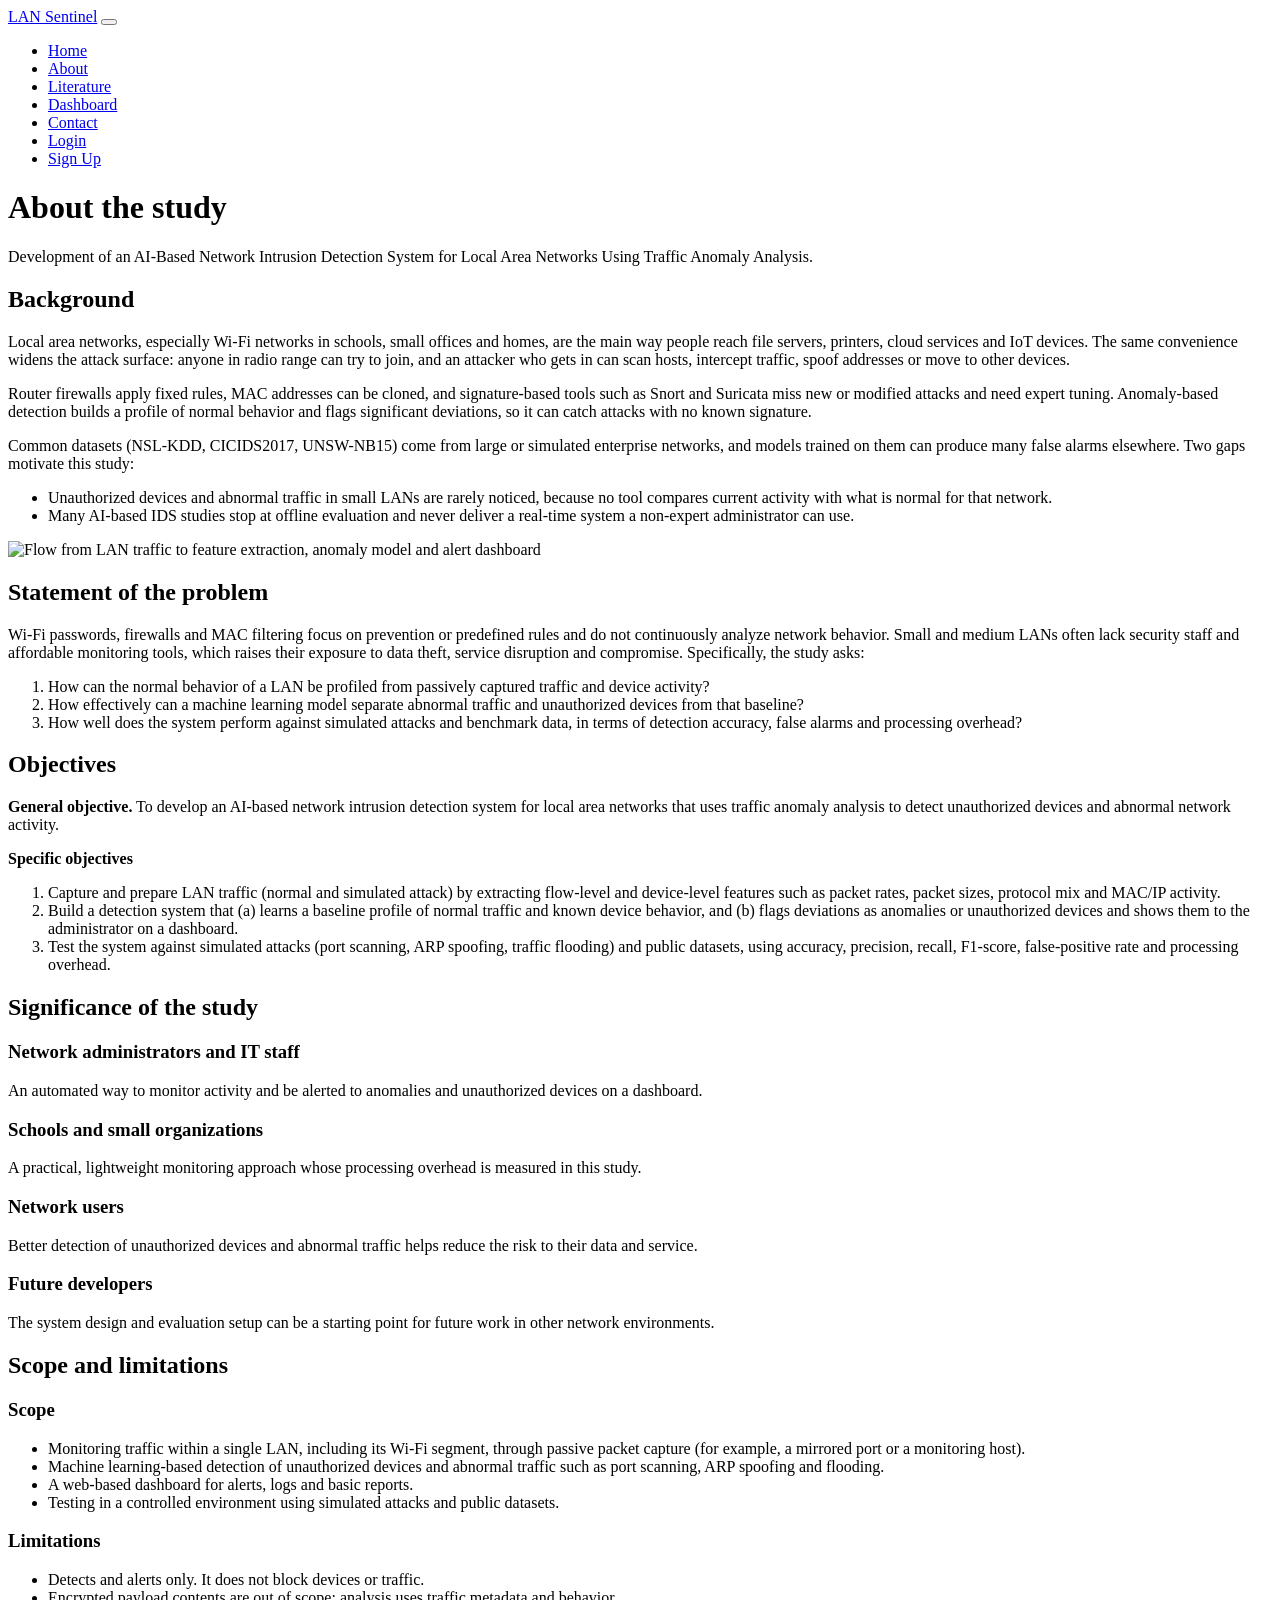
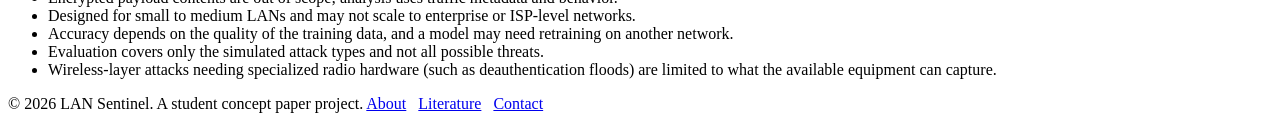
==== pages/about.html @ 2373ff51 "Add files via upload" ====
<!DOCTYPE html>
<html lang="en">
<head>
  <meta charset="UTF-8">
  <meta name="viewport" content="width=device-width, initial-scale=1">
  <title>LAN Sentinel | About</title>
  <link rel="icon" type="image/svg+xml" href="../assets/images/favicon.svg">
  <link href="../assets/css/bootstrap.min.css" rel="stylesheet">
  <link href="../assets/css/bootstrap-icons.min.css" rel="stylesheet">
  <link href="../assets/css/style.css" rel="stylesheet">
  <link href="../assets/css/project.css" rel="stylesheet">
</head>
<body>
  <nav class="navbar navbar-expand-lg bg-white shadow-sm sticky-top">
    <div class="container">
      <a class="navbar-brand fw-bold" href="../index.html"><i class="bi bi-shield-check text-brand"></i> LAN Sentinel</a>
      <button class="navbar-toggler" type="button" data-bs-toggle="collapse" data-bs-target="#mainNav" aria-controls="mainNav" aria-expanded="false" aria-label="Toggle navigation"><span class="navbar-toggler-icon"></span></button>
      <div class="collapse navbar-collapse" id="mainNav">
        <ul class="navbar-nav ms-auto align-items-lg-center gap-lg-2"><li class="nav-item"><a class="nav-link" href="../index.html">Home</a></li><li class="nav-item"><a class="nav-link active" href="about.html">About</a></li><li class="nav-item"><a class="nav-link" href="literature.html">Literature</a></li><li class="nav-item"><a class="nav-link" href="dashboard.html">Dashboard</a></li><li class="nav-item"><a class="nav-link" href="contact.html">Contact</a></li>
          <li class="nav-item"><a class="btn btn-outline-secondary btn-sm" href="../pages/login.html">Login</a></li>
          <li class="nav-item"><a class="btn btn-brand btn-sm" href="../pages/signup.html">Sign Up</a></li>
        </ul>
      </div>
    </div>
  </nav>
<header class="py-5 bg-white border-bottom"><div class="container"><h1 class="fw-bold">About the study</h1><p class="lead text-muted mb-0 lead-narrow">Development of an AI-Based Network Intrusion Detection System for Local Area Networks Using Traffic Anomaly Analysis.</p></div></header><section class="py-5 "><div class="container"><h2 class="fw-bold mb-4">Background</h2><div class="row g-4"><div class="col-lg-6"><p>Local area networks, especially Wi-Fi networks in schools, small offices and homes, are the main way people reach file servers, printers, cloud services and IoT devices. The same convenience widens the attack surface: anyone in radio range can try to join, and an attacker who gets in can scan hosts, intercept traffic, spoof addresses or move to other devices.</p>
<p>Router firewalls apply fixed rules, MAC addresses can be cloned, and signature-based tools such as Snort and Suricata miss new or modified attacks and need expert tuning. Anomaly-based detection builds a profile of normal behavior and flags significant deviations, so it can catch attacks with no known signature.</p></div>
<div class="col-lg-6"><p>Common datasets (NSL-KDD, CICIDS2017, UNSW-NB15) come from large or simulated enterprise networks, and models trained on them can produce many false alarms elsewhere. Two gaps motivate this study:</p>
<ul><li>Unauthorized devices and abnormal traffic in small LANs are rarely noticed, because no tool compares current activity with what is normal for that network.</li>
<li>Many AI-based IDS studies stop at offline evaluation and never deliver a real-time system a non-expert administrator can use.</li></ul></div></div>
<img src="../assets/images/system-flow.svg" class="img-fluid mt-4" alt="Flow from LAN traffic to feature extraction, anomaly model and alert dashboard"></div></section><section class="py-5 bg-white"><div class="container"><h2 class="fw-bold mb-4">Statement of the problem</h2><p class="lead-narrow">Wi-Fi passwords, firewalls and MAC filtering focus on prevention or predefined rules and do not continuously analyze network behavior. Small and medium LANs often lack security staff and affordable monitoring tools, which raises their exposure to data theft, service disruption and compromise. Specifically, the study asks:</p>
<ol class="lead-narrow"><li>How can the normal behavior of a LAN be profiled from passively captured traffic and device activity?</li><li>How effectively can a machine learning model separate abnormal traffic and unauthorized devices from that baseline?</li><li>How well does the system perform against simulated attacks and benchmark data, in terms of detection accuracy, false alarms and processing overhead?</li></ol></div></section><section class="py-5 "><div class="container"><h2 class="fw-bold mb-4">Objectives</h2><p class="lead-narrow"><strong>General objective.</strong> To develop an AI-based network intrusion detection system for local area networks that uses traffic anomaly analysis to detect unauthorized devices and abnormal network activity.</p>
<p class="mb-1"><strong>Specific objectives</strong></p><ol class="lead-narrow"><li>Capture and prepare LAN traffic (normal and simulated attack) by extracting flow-level and device-level features such as packet rates, packet sizes, protocol mix and MAC/IP activity.</li>
<li>Build a detection system that (a) learns a baseline profile of normal traffic and known device behavior, and (b) flags deviations as anomalies or unauthorized devices and shows them to the administrator on a dashboard.</li>
<li>Test the system against simulated attacks (port scanning, ARP spoofing, traffic flooding) and public datasets, using accuracy, precision, recall, F1-score, false-positive rate and processing overhead.</li></ol></div></section><section class="py-5 bg-white"><div class="container"><h2 class="fw-bold mb-4">Significance of the study</h2><div class="row g-4"><div class="col-md-6"><div class="panel h-100"><h3 class="h5"><i class="bi bi-people text-brand me-2"></i>Network administrators and IT staff</h3><p class="mb-0">An automated way to monitor activity and be alerted to anomalies and unauthorized devices on a dashboard.</p></div></div><div class="col-md-6"><div class="panel h-100"><h3 class="h5"><i class="bi bi-building text-brand me-2"></i>Schools and small organizations</h3><p class="mb-0">A practical, lightweight monitoring approach whose processing overhead is measured in this study.</p></div></div><div class="col-md-6"><div class="panel h-100"><h3 class="h5"><i class="bi bi-wifi text-brand me-2"></i>Network users</h3><p class="mb-0">Better detection of unauthorized devices and abnormal traffic helps reduce the risk to their data and service.</p></div></div><div class="col-md-6"><div class="panel h-100"><h3 class="h5"><i class="bi bi-code-slash text-brand me-2"></i>Future developers</h3><p class="mb-0">The system design and evaluation setup can be a starting point for future work in other network environments.</p></div></div></div></div></section><section class="py-5 "><div class="container"><h2 class="fw-bold mb-4">Scope and limitations</h2><div class="row g-4"><div class="col-md-6"><h3 class="h5">Scope</h3><ul><li>Monitoring traffic within a single LAN, including its Wi-Fi segment, through passive packet capture (for example, a mirrored port or a monitoring host).</li><li>Machine learning-based detection of unauthorized devices and abnormal traffic such as port scanning, ARP spoofing and flooding.</li><li>A web-based dashboard for alerts, logs and basic reports.</li><li>Testing in a controlled environment using simulated attacks and public datasets.</li></ul></div><div class="col-md-6"><h3 class="h5">Limitations</h3><ul><li>Detects and alerts only. It does not block devices or traffic.</li><li>Encrypted payload contents are out of scope; analysis uses traffic metadata and behavior.</li><li>Designed for small to medium LANs and may not scale to enterprise or ISP-level networks.</li><li>Accuracy depends on the quality of the training data, and a model may need retraining on another network.</li><li>Evaluation covers only the simulated attack types and not all possible threats.</li><li>Wireless-layer attacks needing specialized radio hardware (such as deauthentication floods) are limited to what the available equipment can capture.</li></ul></div></div></div></section>
  <footer class="bg-dark text-light py-4 mt-5">
    <div class="container d-flex flex-column flex-md-row justify-content-between align-items-center gap-2">
      <span>&copy; 2026 LAN Sentinel. A student concept paper project.</span>
      <span class="small"><a class="text-light" href="../pages/about.html">About</a> &nbsp; <a class="text-light" href="../pages/literature.html">Literature</a> &nbsp; <a class="text-light" href="../pages/contact.html">Contact</a></span>
    </div>
  </footer>
  <script src="../assets/js/bootstrap.bundle.min.js"></script>
</body>
</html>
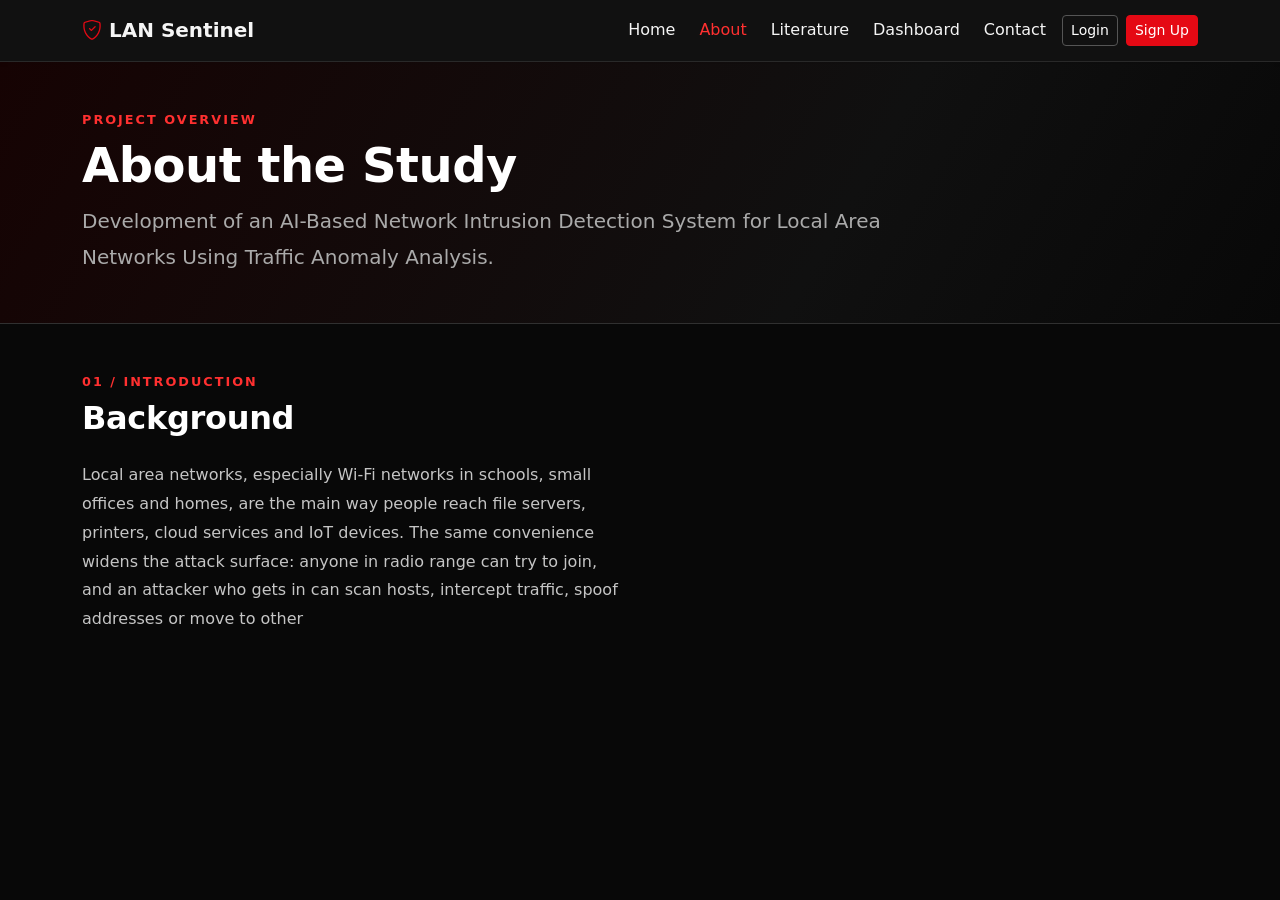
==== commit 55b01a9c: "Update about.html" ====
--- a/pages/about.html
+++ b/pages/about.html
@@ -4,41 +4,192 @@
   <meta charset="UTF-8">
   <meta name="viewport" content="width=device-width, initial-scale=1">
   <title>LAN Sentinel | About</title>
+
   <link rel="icon" type="image/svg+xml" href="../assets/images/favicon.svg">
   <link href="../assets/css/bootstrap.min.css" rel="stylesheet">
   <link href="../assets/css/bootstrap-icons.min.css" rel="stylesheet">
   <link href="../assets/css/style.css" rel="stylesheet">
   <link href="../assets/css/project.css" rel="stylesheet">
+
+  <style>
+    body {
+      background: #080808;
+      color: #e5e5e5;
+    }
+
+    .navbar {
+      background: #111 !important;
+      border-bottom: 1px solid #292929;
+    }
+
+    .navbar-brand,
+    .navbar .nav-link {
+      color: #f5f5f5 !important;
+    }
+
+    .navbar .nav-link:hover,
+    .navbar .nav-link.active {
+      color: #ff3030 !important;
+    }
+
+    .navbar-toggler {
+      border-color: #444;
+    }
+
+    .navbar-toggler-icon {
+      filter: invert(1);
+    }
+
+    .page-header {
+      background: linear-gradient(120deg, #160303, #101010 65%, #080808);
+      border-bottom: 1px solid #303030;
+    }
+
+    .page-header h1 {
+      color: #fff;
+    }
+
+    .page-header p {
+      color: #aaa !important;
+    }
+
+    section {
+      background: #080808;
+    }
+
+    section.bg-white {
+      background: #101010 !important;
+    }
+
+    h2, h3, h4, h5 {
+      color: #fff;
+    }
+
+    p, li {
+      color: #c5c5c5;
+      line-height: 1.8;
+    }
+
+    strong {
+      color: #fff;
+    }
+
+    .panel {
+      background: #151515;
+      border: 1px solid #303030;
+      border-left: 3px solid #e50914;
+      border-radius: 10px;
+      padding: 24px;
+    }
+
+    .panel h3 i {
+      color: #e50914 !important;
+    }
+
+    .study-image {
+      background: #111;
+      border: 1px solid #303030;
+      border-radius: 12px;
+      padding: 15px;
+    }
+
+    .accent {
+      color: #ff3030;
+    }
+
+    .section-label {
+      color: #ff3030;
+      font-size: .8rem;
+      font-weight: 700;
+      letter-spacing: 2px;
+      text-transform: uppercase;
+      margin-bottom: 8px;
+    }
+
+    .footer {
+      background: #111 !important;
+      border-top: 1px solid #303030;
+    }
+
+    .footer a {
+      color: #ccc !important;
+      text-decoration: none;
+    }
+
+    .footer a:hover {
+      color: #ff3030 !important;
+    }
+
+    @media (max-width: 768px) {
+      .page-header {
+        padding: 40px 0 !important;
+      }
+
+      section {
+        padding: 40px 0 !important;
+      }
+    }
+  </style>
 </head>
+
 <body>
-  <nav class="navbar navbar-expand-lg bg-white shadow-sm sticky-top">
+
+  <!-- Navigation -->
+  <nav class="navbar navbar-expand-lg shadow-sm sticky-top">
     <div class="container">
-      <a class="navbar-brand fw-bold" href="../index.html"><i class="bi bi-shield-check text-brand"></i> LAN Sentinel</a>
-      <button class="navbar-toggler" type="button" data-bs-toggle="collapse" data-bs-target="#mainNav" aria-controls="mainNav" aria-expanded="false" aria-label="Toggle navigation"><span class="navbar-toggler-icon"></span></button>
+      <a class="navbar-brand fw-bold" href="../index.html">
+        <i class="bi bi-shield-check accent"></i> LAN Sentinel
+      </a>
+
+      <button class="navbar-toggler" type="button"
+        data-bs-toggle="collapse" data-bs-target="#mainNav"
+        aria-controls="mainNav" aria-expanded="false"
+        aria-label="Toggle navigation">
+        <span class="navbar-toggler-icon"></span>
+      </button>
+
       <div class="collapse navbar-collapse" id="mainNav">
-        <ul class="navbar-nav ms-auto align-items-lg-center gap-lg-2"><li class="nav-item"><a class="nav-link" href="../index.html">Home</a></li><li class="nav-item"><a class="nav-link active" href="about.html">About</a></li><li class="nav-item"><a class="nav-link" href="literature.html">Literature</a></li><li class="nav-item"><a class="nav-link" href="dashboard.html">Dashboard</a></li><li class="nav-item"><a class="nav-link" href="contact.html">Contact</a></li>
-          <li class="nav-item"><a class="btn btn-outline-secondary btn-sm" href="../pages/login.html">Login</a></li>
-          <li class="nav-item"><a class="btn btn-brand btn-sm" href="../pages/signup.html">Sign Up</a></li>
+        <ul class="navbar-nav ms-auto align-items-lg-center gap-lg-2">
+          <li class="nav-item"><a class="nav-link" href="../index.html">Home</a></li>
+          <li class="nav-item"><a class="nav-link active" href="about.html">About</a></li>
+          <li class="nav-item"><a class="nav-link" href="literature.html">Literature</a></li>
+          <li class="nav-item"><a class="nav-link" href="dashboard.html">Dashboard</a></li>
+          <li class="nav-item"><a class="nav-link" href="contact.html">Contact</a></li>
+          <li class="nav-item">
+            <a class="btn btn-outline-secondary btn-sm" href="login.html">Login</a>
+          </li>
+          <li class="nav-item">
+            <a class="btn btn-brand btn-sm" href="signup.html">Sign Up</a>
+          </li>
         </ul>
       </div>
     </div>
   </nav>
-<header class="py-5 bg-white border-bottom"><div class="container"><h1 class="fw-bold">About the study</h1><p class="lead text-muted mb-0 lead-narrow">Development of an AI-Based Network Intrusion Detection System for Local Area Networks Using Traffic Anomaly Analysis.</p></div></header><section class="py-5 "><div class="container"><h2 class="fw-bold mb-4">Background</h2><div class="row g-4"><div class="col-lg-6"><p>Local area networks, especially Wi-Fi networks in schools, small offices and homes, are the main way people reach file servers, printers, cloud services and IoT devices. The same convenience widens the attack surface: anyone in radio range can try to join, and an attacker who gets in can scan hosts, intercept traffic, spoof addresses or move to other devices.</p>
-<p>Router firewalls apply fixed rules, MAC addresses can be cloned, and signature-based tools such as Snort and Suricata miss new or modified attacks and need expert tuning. Anomaly-based detection builds a profile of normal behavior and flags significant deviations, so it can catch attacks with no known signature.</p></div>
-<div class="col-lg-6"><p>Common datasets (NSL-KDD, CICIDS2017, UNSW-NB15) come from large or simulated enterprise networks, and models trained on them can produce many false alarms elsewhere. Two gaps motivate this study:</p>
-<ul><li>Unauthorized devices and abnormal traffic in small LANs are rarely noticed, because no tool compares current activity with what is normal for that network.</li>
-<li>Many AI-based IDS studies stop at offline evaluation and never deliver a real-time system a non-expert administrator can use.</li></ul></div></div>
-<img src="../assets/images/system-flow.svg" class="img-fluid mt-4" alt="Flow from LAN traffic to feature extraction, anomaly model and alert dashboard"></div></section><section class="py-5 bg-white"><div class="container"><h2 class="fw-bold mb-4">Statement of the problem</h2><p class="lead-narrow">Wi-Fi passwords, firewalls and MAC filtering focus on prevention or predefined rules and do not continuously analyze network behavior. Small and medium LANs often lack security staff and affordable monitoring tools, which raises their exposure to data theft, service disruption and compromise. Specifically, the study asks:</p>
-<ol class="lead-narrow"><li>How can the normal behavior of a LAN be profiled from passively captured traffic and device activity?</li><li>How effectively can a machine learning model separate abnormal traffic and unauthorized devices from that baseline?</li><li>How well does the system perform against simulated attacks and benchmark data, in terms of detection accuracy, false alarms and processing overhead?</li></ol></div></section><section class="py-5 "><div class="container"><h2 class="fw-bold mb-4">Objectives</h2><p class="lead-narrow"><strong>General objective.</strong> To develop an AI-based network intrusion detection system for local area networks that uses traffic anomaly analysis to detect unauthorized devices and abnormal network activity.</p>
-<p class="mb-1"><strong>Specific objectives</strong></p><ol class="lead-narrow"><li>Capture and prepare LAN traffic (normal and simulated attack) by extracting flow-level and device-level features such as packet rates, packet sizes, protocol mix and MAC/IP activity.</li>
-<li>Build a detection system that (a) learns a baseline profile of normal traffic and known device behavior, and (b) flags deviations as anomalies or unauthorized devices and shows them to the administrator on a dashboard.</li>
-<li>Test the system against simulated attacks (port scanning, ARP spoofing, traffic flooding) and public datasets, using accuracy, precision, recall, F1-score, false-positive rate and processing overhead.</li></ol></div></section><section class="py-5 bg-white"><div class="container"><h2 class="fw-bold mb-4">Significance of the study</h2><div class="row g-4"><div class="col-md-6"><div class="panel h-100"><h3 class="h5"><i class="bi bi-people text-brand me-2"></i>Network administrators and IT staff</h3><p class="mb-0">An automated way to monitor activity and be alerted to anomalies and unauthorized devices on a dashboard.</p></div></div><div class="col-md-6"><div class="panel h-100"><h3 class="h5"><i class="bi bi-building text-brand me-2"></i>Schools and small organizations</h3><p class="mb-0">A practical, lightweight monitoring approach whose processing overhead is measured in this study.</p></div></div><div class="col-md-6"><div class="panel h-100"><h3 class="h5"><i class="bi bi-wifi text-brand me-2"></i>Network users</h3><p class="mb-0">Better detection of unauthorized devices and abnormal traffic helps reduce the risk to their data and service.</p></div></div><div class="col-md-6"><div class="panel h-100"><h3 class="h5"><i class="bi bi-code-slash text-brand me-2"></i>Future developers</h3><p class="mb-0">The system design and evaluation setup can be a starting point for future work in other network environments.</p></div></div></div></div></section><section class="py-5 "><div class="container"><h2 class="fw-bold mb-4">Scope and limitations</h2><div class="row g-4"><div class="col-md-6"><h3 class="h5">Scope</h3><ul><li>Monitoring traffic within a single LAN, including its Wi-Fi segment, through passive packet capture (for example, a mirrored port or a monitoring host).</li><li>Machine learning-based detection of unauthorized devices and abnormal traffic such as port scanning, ARP spoofing and flooding.</li><li>A web-based dashboard for alerts, logs and basic reports.</li><li>Testing in a controlled environment using simulated attacks and public datasets.</li></ul></div><div class="col-md-6"><h3 class="h5">Limitations</h3><ul><li>Detects and alerts only. It does not block devices or traffic.</li><li>Encrypted payload contents are out of scope; analysis uses traffic metadata and behavior.</li><li>Designed for small to medium LANs and may not scale to enterprise or ISP-level networks.</li><li>Accuracy depends on the quality of the training data, and a model may need retraining on another network.</li><li>Evaluation covers only the simulated attack types and not all possible threats.</li><li>Wireless-layer attacks needing specialized radio hardware (such as deauthentication floods) are limited to what the available equipment can capture.</li></ul></div></div></div></section>
-  <footer class="bg-dark text-light py-4 mt-5">
-    <div class="container d-flex flex-column flex-md-row justify-content-between align-items-center gap-2">
-      <span>&copy; 2026 LAN Sentinel. A student concept paper project.</span>
-      <span class="small"><a class="text-light" href="../pages/about.html">About</a> &nbsp; <a class="text-light" href="../pages/literature.html">Literature</a> &nbsp; <a class="text-light" href="../pages/contact.html">Contact</a></span>
+
+  <!-- Page Header -->
+  <header class="page-header py-5">
+    <div class="container">
+      <div class="section-label">Project Overview</div>
+      <h1 class="fw-bold display-5">About the Study</h1>
+      <p class="lead mb-0" style="max-width:800px;">
+        Development of an AI-Based Network Intrusion Detection System
+        for Local Area Networks Using Traffic Anomaly Analysis.
+      </p>
     </div>
-  </footer>
-  <script src="../assets/js/bootstrap.bundle.min.js"></script>
-</body>
-</html>
+  </header>
+
+  <!-- Background -->
+  <section class="py-5">
+    <div class="container">
+      <div class="section-label">01 / Introduction</div>
+      <h2 class="fw-bold mb-4">Background</h2>
+
+      <div class="row g-4">
+        <div class="col-lg-6">
+          <p>
+            Local area networks, especially Wi-Fi networks in schools,
+            small offices and homes, are the main way people reach file
+            servers, printers, cloud services and IoT devices. The same
+            convenience widens the attack surface: anyone in radio range
+            can try to join, and an attacker who gets in can scan hosts,
+            intercept traffic, spoof addresses or move to other 
--- a/assets/css/style.css
+++ b/assets/css/style.css
@@ -0,0 +1,290 @@
+/* LAN SENTINEL - BLACK & RED CYBERSECURITY THEME */
+
+:root {
+  --brand: #e50914;
+  --brand-dark: #a00008;
+  --background: #080808;
+  --surface: #151515;
+  --surface-light: #1e1e1e;
+  --text: #f5f5f5;
+  --muted: #a1a1aa;
+  --border: #303030;
+}
+
+body {
+  background-color: var(--background);
+  color: var(--text);
+}
+
+/* Navigation */
+.navbar {
+  background-color: #0b0b0b !important;
+  border-bottom: 1px solid var(--border);
+}
+
+.navbar-brand,
+.nav-link {
+  color: var(--text) !important;
+}
+
+.navbar-brand i,
+.text-brand {
+  color: var(--brand) !important;
+}
+
+.nav-link:hover,
+.nav-link.active {
+  color: var(--brand) !important;
+}
+
+.navbar-toggler {
+  border-color: var(--brand);
+}
+
+.navbar-toggler-icon {
+  filter: invert(1);
+}
+
+/* Buttons */
+.btn-brand {
+  background: var(--brand);
+  border-color: var(--brand);
+  color: #fff;
+}
+
+.btn-brand:hover {
+  background: var(--brand-dark);
+  border-color: var(--brand-dark);
+  color: #fff;
+  box-shadow: 0 0 15px rgba(229, 9, 20, .35);
+}
+
+.btn-outline-secondary {
+  color: #fff;
+  border-color: #555;
+}
+
+.btn-outline-secondary:hover {
+  background: var(--brand);
+  border-color: var(--brand);
+  color: #fff;
+}
+
+.btn-outline-light:hover {
+  background: var(--brand);
+  border-color: var(--brand);
+}
+
+/* Hero */
+.hero {
+  min-height: 80vh;
+  background:
+    linear-gradient(rgba(0,0,0,.88), rgba(20,0,0,.88)),
+    url("../images/hero.jpg") center/cover no-repeat;
+  color: #fff;
+  display: flex;
+  align-items: center;
+}
+
+.hero h1 {
+  color: #fff;
+}
+
+.hero .lead {
+  color: #ccc;
+}
+
+/* Sections */
+section {
+  background-color: var(--background);
+}
+
+.bg-white {
+  background-color: #101010 !important;
+}
+
+.text-muted {
+  color: var(--muted) !important;
+}
+
+h1, h2, h3, h4, h5, h6 {
+  color: #fff;
+}
+
+/* Cards */
+.card {
+  background-color: var(--surface) !important;
+  color: var(--text);
+  border: 1px solid var(--border) !important;
+}
+
+.feature-icon {
+  width: 56px;
+  height: 56px;
+  display: inline-flex;
+  align-items: center;
+  justify-content: center;
+  border-radius: 50%;
+  background: rgba(229, 9, 20, .12);
+  color: var(--brand);
+  font-size: 1.5rem;
+  border: 1px solid rgba(229, 9, 20, .25);
+}
+
+.card-hover {
+  transition: transform .2s, box-shadow .2s;
+}
+
+.card-hover:hover {
+  transform: translateY(-6px);
+  box-shadow: 0 0 20px rgba(229, 9, 20, .15);
+  border-color: var(--brand) !important;
+}
+
+.card-img-top {
+  height: 200px;
+  object-fit: cover;
+}
+
+/* Authentication pages */
+.auth-wrapper {
+  min-height: 100vh;
+  background: var(--background);
+}
+
+.auth-image {
+  background-size: cover;
+  background-position: center;
+  min-height: 250px;
+}
+
+.auth-image.login {
+  background-image:
+    linear-gradient(rgba(0,0,0,.75), rgba(80,0,0,.65)),
+    url("../images/login.jpg");
+}
+
+.auth-image.signup {
+  background-image:
+    linear-gradient(rgba(0,0,0,.75), rgba(80,0,0,.65)),
+    url("../images/signup.jpg");
+}
+
+/* Forms */
+.form-control,
+.form-select {
+  background-color: #1b1b1b;
+  color: #fff;
+  border: 1px solid #444;
+}
+
+.form-control:focus,
+.form-select:focus {
+  background-color: #222;
+  color: #fff;
+  border-color: var(--brand);
+  box-shadow: 0 0 0 .2rem rgba(229, 9, 20, .15);
+}
+
+.form-control::placeholder {
+  color: #888;
+}
+
+.form-label {
+  color: #ddd;
+}
+
+/* Dashboard */
+.sidebar {
+  min-height: 100vh;
+  background: #0b0b0b;
+  border-right: 1px solid var(--border);
+}
+
+.sidebar .nav-link {
+  color: #aaa !important;
+  border-radius: .5rem;
+}
+
+.sidebar .nav-link:hover,
+.sidebar .nav-link.active {
+  background: rgba(229, 9, 20, .15);
+  color: #fff !important;
+  border-left: 3px solid var(--brand);
+}
+
+.stat-card i {
+  font-size: 2rem;
+  color: var(--brand);
+}
+
+/* Tables */
+.table {
+  --bs-table-bg: #151515;
+  --bs-table-color: #fff;
+  --bs-table-border-color: #333;
+  --bs-table-striped-bg: #1c1c1c;
+  --bs-table-striped-color: #fff;
+  --bs-table-hover-bg: #252525;
+  --bs-table-hover-color: #fff;
+}
+
+/* Badges */
+.badge.text-bg-light {
+  background: #222 !important;
+  color: #fff !important;
+  border-color: #444 !important;
+}
+
+/* Alerts */
+.alert {
+  background-color: #1b1b1b;
+  color: #eee;
+  border-color: var(--border);
+}
+
+/* Footer */
+footer {
+  background-color: #050505 !important;
+  border-top: 1px solid var(--border);
+  color: #fff;
+}
+
+footer a {
+  text-decoration: none;
+}
+
+footer a:hover {
+  color: var(--brand) !important;
+}
+
+/* Scrollbar */
+::-webkit-scrollbar {
+  width: 8px;
+}
+
+::-webkit-scrollbar-track {
+  background: #080808;
+}
+
+::-webkit-scrollbar-thumb {
+  background: #8b0000;
+  border-radius: 10px;
+}
+
+::-webkit-scrollbar-thumb:hover {
+  background: #e50914;
+}
+
+/* Mobile */
+@media (max-width: 991px) {
+  .navbar-collapse {
+    background: #0b0b0b;
+    padding: 15px;
+  }
+
+  .hero {
+    min-height: 70vh;
+    padding: 60px 0;
+  }
+}
--- a/assets/css/project.css
+++ b/assets/css/project.css
@@ -0,0 +1,110 @@
+/* LAN SENTINEL - BLACK & RED THEME */
+
+:root {
+  --brand: #e50914;
+  --brand-dark: #a00008;
+  --ink: #080808;
+  --signal: #ff3030;
+  --paper: #080808;
+  --line: #303030;
+}
+
+body {
+  background: var(--paper);
+  color: #f5f5f5;
+}
+
+h1, h2, h3 {
+  letter-spacing: -.01em;
+  color: #fff;
+}
+
+.btn-brand {
+  background: var(--brand);
+  border-color: var(--brand);
+  color: #fff;
+}
+
+.btn-brand:hover,
+.btn-brand:focus {
+  background: var(--brand-dark);
+  border-color: var(--brand-dark);
+  color: #fff;
+}
+
+.text-brand {
+  color: var(--brand) !important;
+}
+
+.bg-brand {
+  background: var(--brand) !important;
+}
+
+/* Hero */
+.hero {
+  background: linear-gradient(135deg, #080808, #240000) !important;
+  padding: 5rem 0;
+  border-bottom: 1px solid #3b0000;
+}
+
+.hero::before {
+  display: none !important;
+}
+
+.hero p {
+  color: #c5c5c5;
+}
+
+/* Authentication */
+.auth-image {
+  background: linear-gradient(160deg, #080808, #8b0000) !important;
+}
+
+/* Dashboard */
+.sidebar {
+  background: #080808 !important;
+  border-right: 1px solid var(--line);
+}
+
+/* Panels */
+.panel {
+  background: #151515;
+  color: #f5f5f5;
+  border: 1px solid var(--line);
+  border-left: 4px solid var(--brand);
+  border-radius: .5rem;
+  padding: 1.25rem;
+}
+
+.panel.warn {
+  border-left-color: var(--signal);
+}
+
+/* Content */
+.lead-narrow {
+  max-width: 62ch;
+}
+
+/* Links and focus */
+a {
+  color: #ff3333;
+}
+
+a:hover {
+  color: #ff7777;
+}
+
+a:focus-visible,
+button:focus-visible,
+input:focus-visible,
+textarea:focus-visible,
+select:focus-visible {
+  outline: 3px solid var(--signal);
+  outline-offset: 2px;
+}
+
+/* Red accent */
+::selection {
+  background: #e50914;
+  color: #fff;
+}
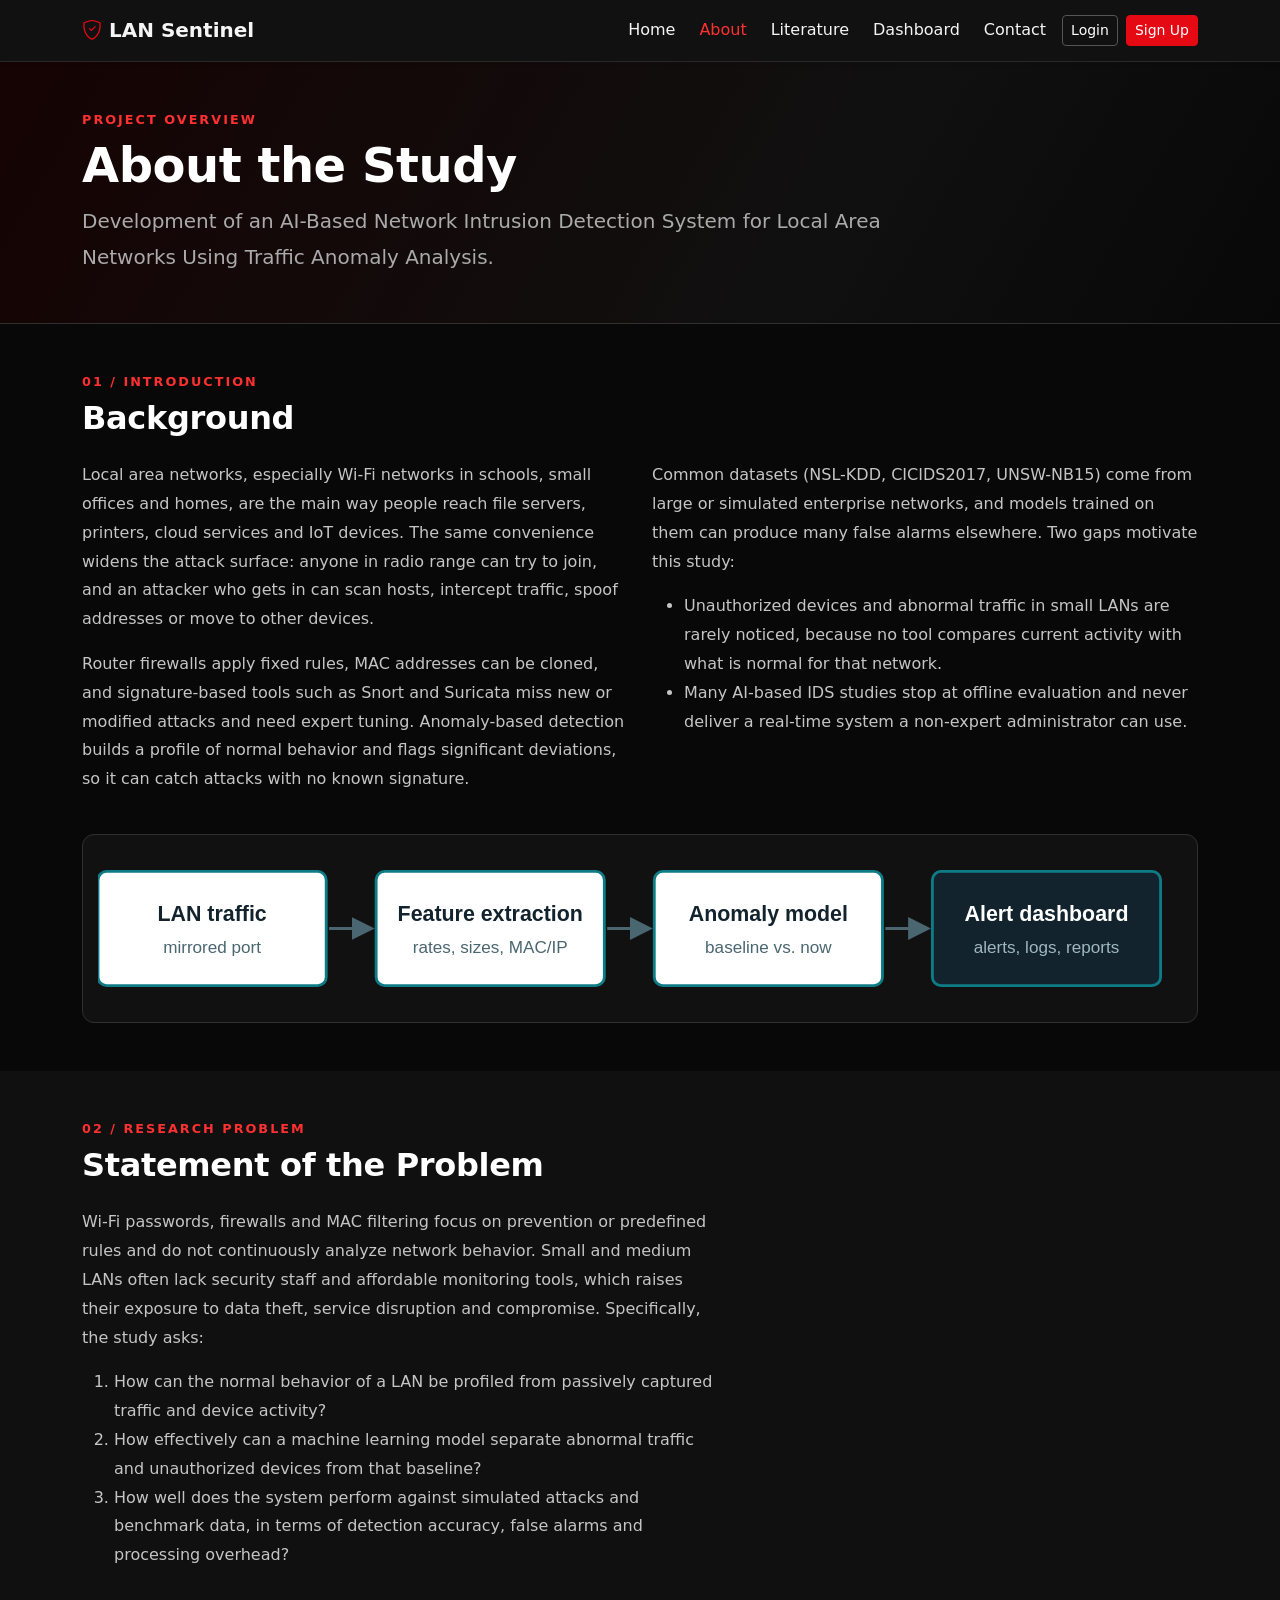
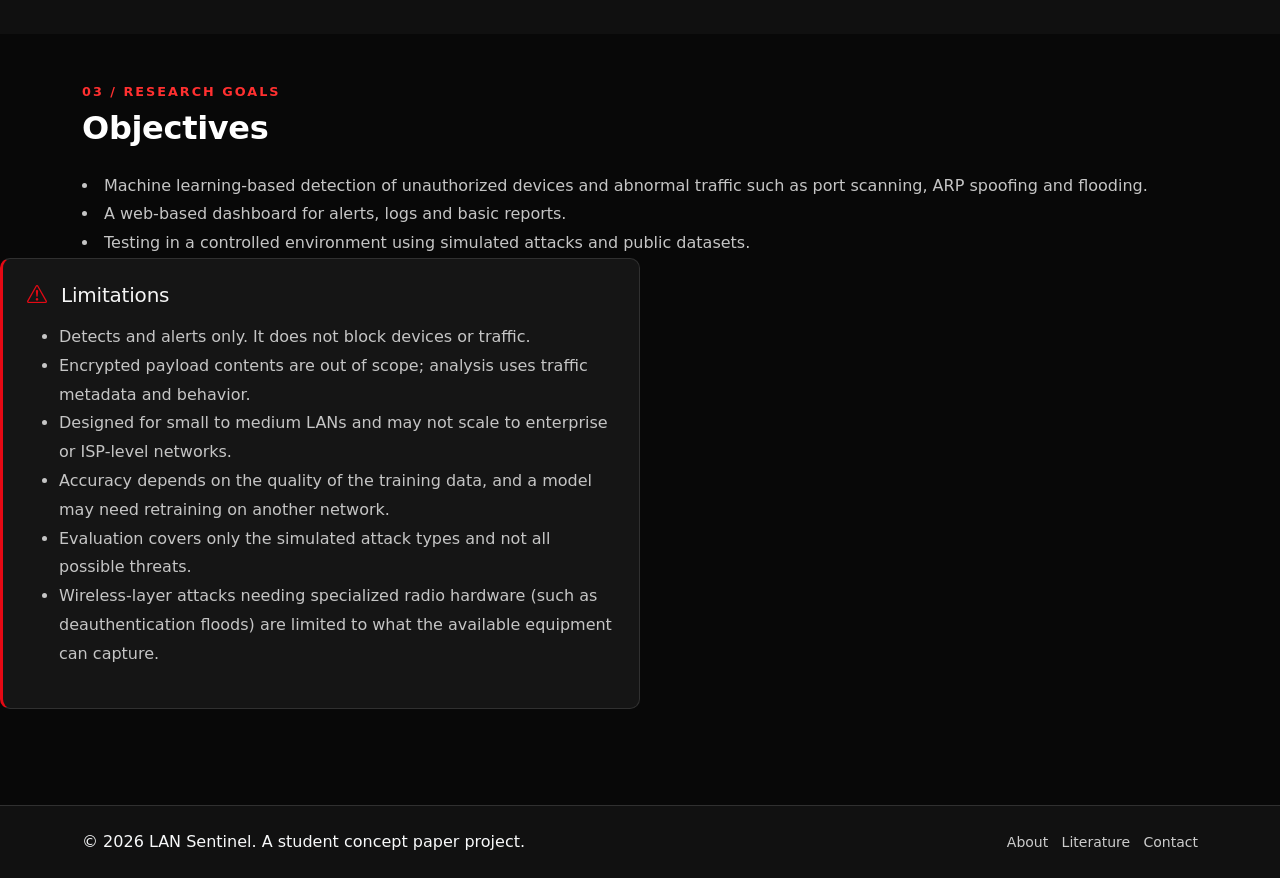
==== commit 690b7101: "Update about.html" ====
--- a/pages/about.html
+++ b/pages/about.html
@@ -164,9 +164,7 @@
         </ul>
       </div>
     </div>
-  </nav>
-
-  <!-- Page Header -->
+  </nav><!-- Page Header -->
   <header class="page-header py-5">
     <div class="container">
       <div class="section-label">Project Overview</div>
@@ -192,4 +190,157 @@
             servers, printers, cloud services and IoT devices. The same
             convenience widens the attack surface: anyone in radio range
             can try to join, and an attacker who gets in can scan hosts,
-            intercept traffic, spoof addresses or move to other +            intercept traffic, spoof addresses or move to other devices.
+          </p>
+
+          <p>
+            Router firewalls apply fixed rules, MAC addresses can be
+            cloned, and signature-based tools such as Snort and Suricata
+            miss new or modified attacks and need expert tuning.
+            Anomaly-based detection builds a profile of normal behavior
+            and flags significant deviations, so it can catch attacks
+            with no known signature.
+          </p>
+        </div>
+
+        <div class="col-lg-6">
+          <p>
+            Common datasets (NSL-KDD, CICIDS2017, UNSW-NB15) come from
+            large or simulated enterprise networks, and models trained
+            on them can produce many false alarms elsewhere. Two gaps
+            motivate this study:
+          </p>
+
+          <ul>
+            <li>
+              Unauthorized devices and abnormal traffic in small LANs
+              are rarely noticed, because no tool compares current
+              activity with what is normal for that network.
+            </li>
+            <li>
+              Many AI-based IDS studies stop at offline evaluation and
+              never deliver a real-time system a non-expert administrator
+              can use.
+            </li>
+          </ul>
+        </div>
+      </div>
+
+      <div class="study-image mt-4">
+        <img src="../assets/images/system-flow.svg"
+          class="img-fluid"
+          alt="Flow from LAN traffic to feature extraction, anomaly model and alert dashboard">
+      </div>
+    </div>
+  </section>
+
+  <!-- Statement of the Problem -->
+  <section class="py-5 bg-white">
+    <div class="container">
+      <div class="section-label">02 / Research Problem</div>
+      <h2 class="fw-bold mb-4">Statement of the Problem</h2>
+
+      <p class="lead-narrow">
+        Wi-Fi passwords, firewalls and MAC filtering focus on prevention
+        or predefined rules and do not continuously analyze network
+        behavior. Small and medium LANs often lack security staff and
+        affordable monitoring tools, which raises their exposure to
+        data theft, service disruption and compromise. Specifically,
+        the study asks:
+      </p>
+
+      <ol class="lead-narrow">
+        <li>
+          How can the normal behavior of a LAN be profiled from
+          passively captured traffic and device activity?
+        </li>
+        <li>
+          How effectively can a machine learning model separate
+          abnormal traffic and unauthorized devices from that baseline?
+        </li>
+        <li>
+          How well does the system perform against simulated attacks
+          and benchmark data, in terms of detection accuracy, false
+          alarms and processing overhead?
+        </li>
+      </ol>
+    </div>
+  </section>
+
+  <!-- Objectives -->
+  <section class="py-5">
+    <div class="container">
+      <div class="section-label">03 / Research Goals</div>
+      <h2 class="fw-bold mb-4">Objectives</h2></li>
+              <li>
+                Machine learning-based detection of unauthorized
+                devices and abnormal traffic such as port scanning,
+                ARP spoofing and flooding.
+              </li>
+              <li>
+                A web-based dashboard for alerts, logs and basic reports.
+              </li>
+              <li>
+                Testing in a controlled environment using simulated
+                attacks and public datasets.
+              </li>
+            </ul>
+          </div>
+        </div>
+
+        <div class="col-md-6">
+          <div class="panel h-100">
+            <h3 class="h5 mb-3">
+              <i class="bi bi-exclamation-triangle accent me-2"></i>
+              Limitations
+            </h3>
+
+            <ul>
+              <li>Detects and alerts only. It does not block devices or traffic.</li>
+              <li>
+                Encrypted payload contents are out of scope; analysis
+                uses traffic metadata and behavior.
+              </li>
+              <li>
+                Designed for small to medium LANs and may not scale
+                to enterprise or ISP-level networks.
+              </li>
+              <li>
+                Accuracy depends on the quality of the training data,
+                and a model may need retraining on another network.
+              </li>
+              <li>
+                Evaluation covers only the simulated attack types
+                and not all possible threats.
+              </li>
+              <li>
+                Wireless-layer attacks needing specialized radio
+                hardware (such as deauthentication floods) are limited
+                to what the available equipment can capture.
+              </li>
+            </ul>
+          </div>
+        </div>
+
+      </div>
+    </div>
+  </section>
+
+  <!-- Footer -->
+  <footer class="footer text-light py-4 mt-5">
+    <div class="container d-flex flex-column flex-md-row
+      justify-content-between align-items-center gap-2">
+
+      <span>&copy; 2026 LAN Sentinel. A student concept paper project.</span>
+
+      <span class="small">
+        <a href="about.html">About</a> &nbsp;
+        <a href="literature.html">Literature</a> &nbsp;
+        <a href="contact.html">Contact</a>
+      </span>
+    </div>
+  </footer>
+
+  <script src="../assets/js/bootstrap.bundle.min.js"></script>
+</body>
+</html>
